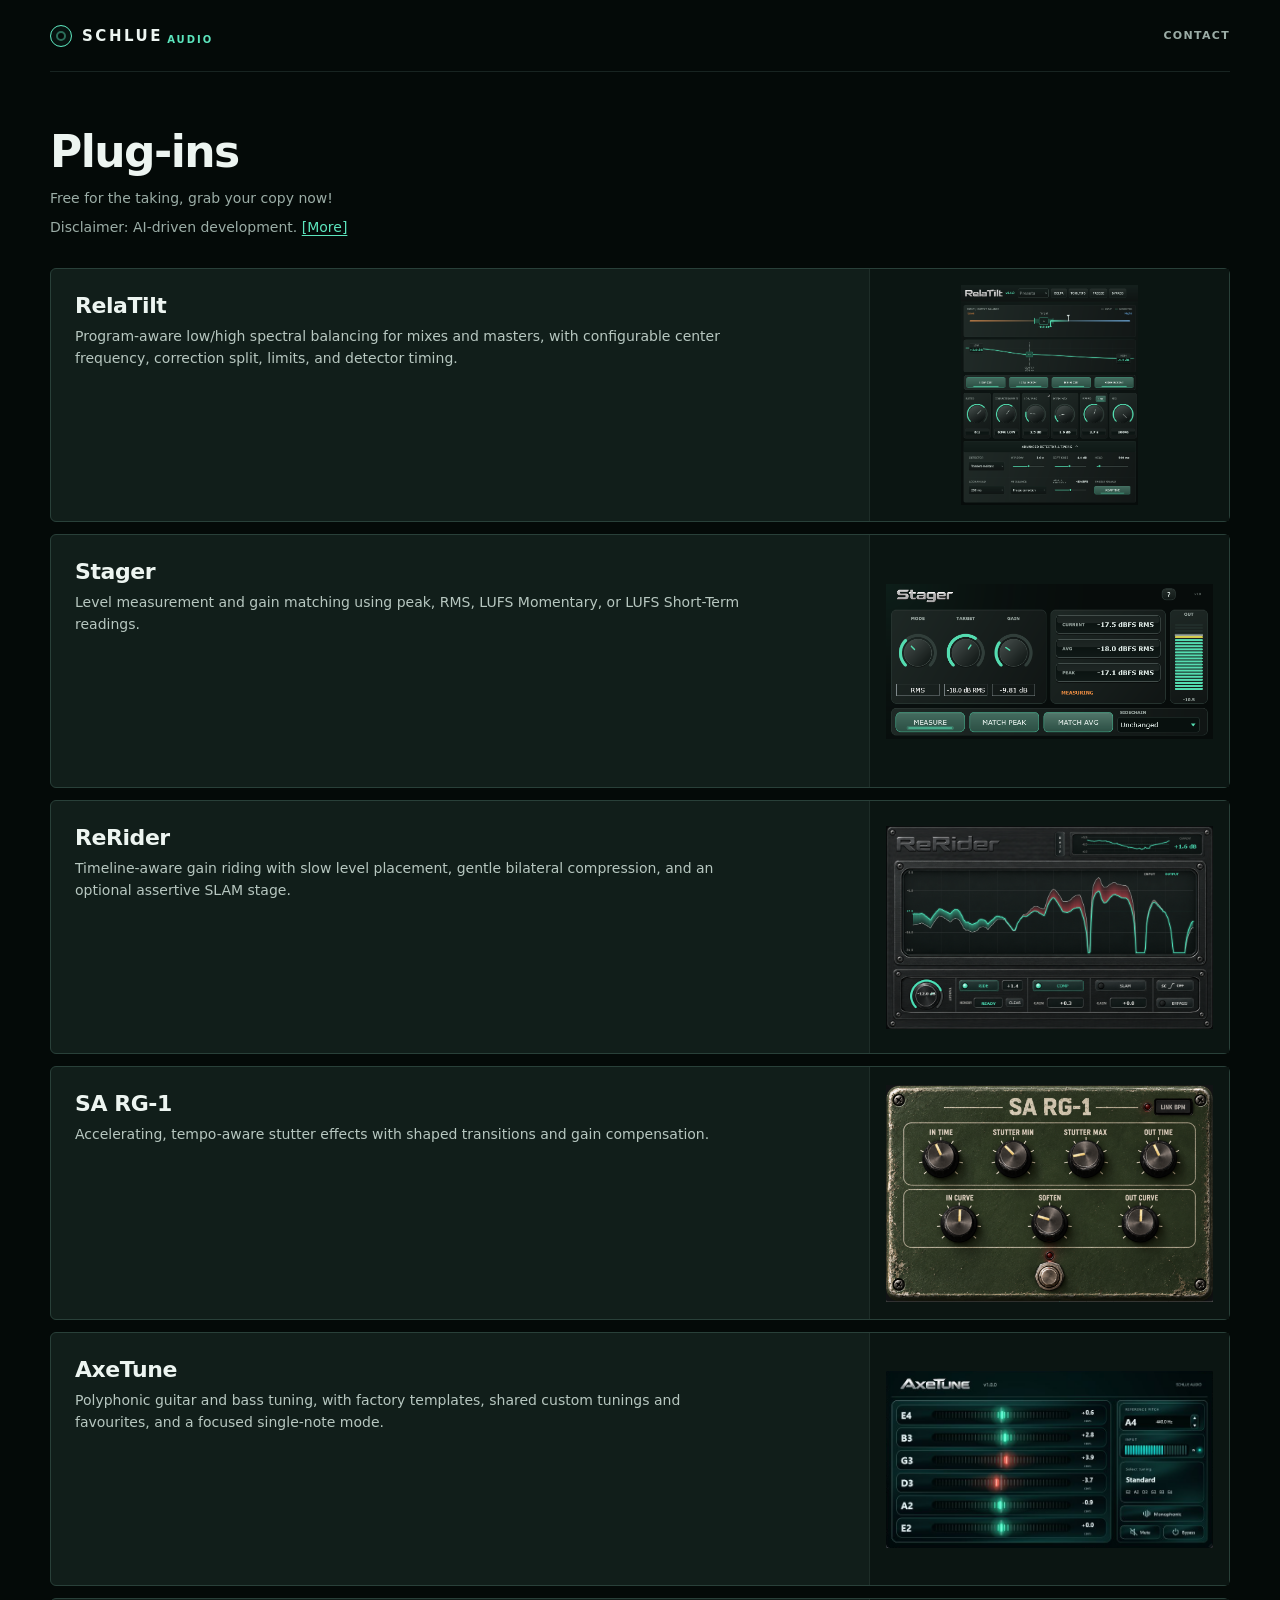
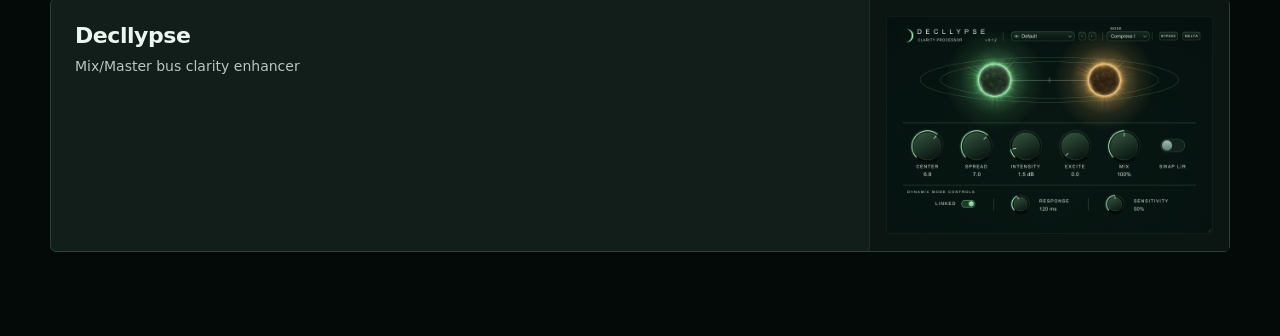
==== index.html @ 121d64a1 "Add expandable AI development disclosure to website header" ====
<!doctype html>
<html lang="en">
  <head>
    <meta charset="utf-8">
    <meta name="viewport" content="width=device-width, initial-scale=1">
    <meta name="theme-color" content="#07120f">
    <meta name="description" content="Downloads and product information for Schlue Audio plug-ins.">
    <meta property="og:type" content="website">
    <meta property="og:url" content="https://rotnroll.github.io/schlue-audio/">
    <meta property="og:title" content="Schlue Audio plug-in directory">
    <meta property="og:description" content="Downloads and product information for Schlue Audio plug-ins.">
    <meta property="og:image" content="https://rotnroll.github.io/schlue-audio/assets/og.png">
    <meta name="twitter:card" content="summary_large_image">
    <meta name="twitter:title" content="Schlue Audio plug-in directory">
    <meta name="twitter:description" content="Downloads and product information for Schlue Audio plug-ins.">
    <meta name="twitter:image" content="https://rotnroll.github.io/schlue-audio/assets/og.png">
    <link rel="canonical" href="https://rotnroll.github.io/schlue-audio/">
    <link rel="icon" type="image/svg+xml" href="assets/favicon.svg">
    <title>Schlue Audio — Plug-ins</title>
    <link rel="stylesheet" href="assets/site.css">
  </head>
  <body class="home" data-root=".">
    <header class="site-header">
      <a class="brand" href="./" aria-label="Schlue Audio home">
        <span class="brand-mark" aria-hidden="true"></span>
        <span>SCHLUE</span>
        <span class="brand-sub">AUDIO</span>
      </a>
      <a class="back-link" href="contact/">Contact</a>
    </header>

    <main>
      <section class="plugin-map" aria-labelledby="plugins-title">
        <div class="section-heading">
          <div>
            <h1 id="plugins-title">Plug-ins</h1>
            <p class="plugin-note">Free for the taking, grab your copy now!</p>
            <details class="ai-disclosure">
              <summary>Disclaimer: AI-driven development. <span class="disclosure-more">[More]</span></summary>
              <p>I'm a full-time software engineer and hobbyist mix engineer, with more plugin ideas than time to implement them. AI helps me with the coding, while I put my energy into the concepts, groundwork, and detailed specifications. That's actually the part I enjoy most. AI makes it possible for me to bring these ideas to life in my spare time.</p>
            </details>
          </div>
        </div>

        <a class="plugin-card relatilt-card" href="Relatilt/">
          <div class="card-copy">
            <h2>RelaTilt</h2>
            <p>Program-aware low/high spectral balancing for mixes and masters, with configurable center frequency, correction split, limits, and detector timing.</p>
            <span class="plugin-download-count" data-download-count="relatilt"></span>
          </div>
          <div class="directory-shot">
            <img src="assets/relatilt-ui.png?v=1.0.1" width="677" height="726" alt="RelaTilt plug-in interface">
          </div>
        </a>

        <a class="plugin-card stager-card" href="Stager/">
          <div class="card-copy">
            <h2>Stager</h2>
            <p>Level measurement and gain matching using peak, RMS, LUFS Momentary, or LUFS Short-Term readings.</p>
            <span class="plugin-download-count" data-download-count="stager"></span>
          </div>
          <div class="directory-shot">
            <div class="screenshot-frame">
              <img src="assets/stager-ui.png?v=1.0.2" width="636" height="303" alt="Stager plug-in interface">
            </div>
          </div>
        </a>

        <a class="plugin-card rerider-card" href="ReRider/">
          <div class="card-copy">
            <h2>ReRider</h2>
            <p>Timeline-aware gain riding with slow level placement, gentle bilateral compression, and an optional assertive SLAM stage.</p>
            <span class="plugin-download-count" data-download-count="rerider"></span>
          </div>
          <div class="directory-shot">
            <div class="screenshot-frame">
              <img src="assets/rerider-ui.png?v=1.0" width="896" height="555" alt="ReRider plug-in interface">
            </div>
          </div>
        </a>

        <a class="plugin-card" href="SARG1/">
          <div class="card-copy">
            <h2>SA RG-1</h2>
            <p>Accelerating, tempo-aware stutter effects with shaped transitions and gain compensation.</p>
            <span class="plugin-download-count" data-download-count="sarg1"></span>
          </div>
          <div class="directory-shot">
            <div class="screenshot-frame">
              <img src="assets/sarg1-ui.png?v=1.0" width="601" height="400" alt="SA RG-1 plug-in interface">
            </div>
          </div>
        </a>
        <a class="plugin-card" href="AxeTune/">
          <div class="card-copy">
            <h2>AxeTune</h2>
            <p>Polyphonic guitar and bass tuning, with factory templates, shared custom tunings and favourites, and a focused single-note mode.</p>
            <span class="plugin-download-count" data-download-count="axetune"></span>
          </div>
          <div class="directory-shot">
            <div class="screenshot-frame">
              <img src="assets/axetune-ui.png?v=1.0.0" width="720" height="390" alt="AxeTune v1.0.0 showing live pitch readings for standard guitar tuning">
            </div>
          </div>
        </a>

        <a class="plugin-card" href="Decllypse/">
          <div class="card-copy">
            <h2>Decllypse</h2>
            <p>Mix/Master bus clarity enhancer</p>
            <span class="plugin-download-count" data-download-count="decllypse"></span>
          </div>
          <div class="directory-shot">
            <div class="screenshot-frame">
              <img src="assets/decllypse-ui.png?v=0.1.2" width="768" height="512" alt="Decllypse clarity processor with animated green and amber suns">
            </div>
          </div>
        </a>
      </section>

    </main>
    <script src="assets/site.js" defer></script>
  </body>
</html>
---- assets/site.css ----
:root {
  color-scheme: dark;
  --bg: #07120f;
  --bg-deep: #040a08;
  --panel: #111e1a;
  --panel-2: #16241f;
  --line: #294039;
  --line-soft: rgba(119, 153, 142, 0.18);
  --text: #edf5f1;
  --muted: #9bada6;
  --mint: #5ce5bd;
  --mint-dim: #2ca981;
  --orange: #f2944d;
  --blue: #80c7f4;
  --max: 1180px;
  --radius: 18px;
  font-family: Inter, ui-sans-serif, system-ui, -apple-system, BlinkMacSystemFont, "Segoe UI", sans-serif;
}

* { box-sizing: border-box; }

html { scroll-behavior: smooth; }

body {
  margin: 0;
  min-width: 320px;
  background: var(--bg-deep);
  color: var(--text);
  min-height: 100vh;
}

a { color: inherit; }

.site-header,
main {
  width: min(calc(100% - 40px), var(--max));
  margin-inline: auto;
}

.site-header {
  height: 72px;
  display: flex;
  align-items: center;
  justify-content: space-between;
  border-bottom: 1px solid var(--line-soft);
}

.brand {
  display: inline-flex;
  align-items: center;
  gap: 10px;
  color: var(--text);
  text-decoration: none;
  font-size: 15px;
  font-weight: 800;
  letter-spacing: 0.17em;
}

.brand-mark {
  width: 22px;
  height: 22px;
  border: 1px solid var(--mint);
  border-radius: 50%;
  box-shadow: inset 0 0 0 5px var(--bg), inset 0 0 0 7px rgba(92, 229, 189, .45);
}

.brand-sub {
  color: var(--mint);
  font-size: 10px;
  letter-spacing: 0.2em;
  margin-left: -6px;
  align-self: flex-end;
  margin-bottom: 2px;
}

.header-note {
  color: var(--muted);
  font-size: 10px;
  letter-spacing: 0.17em;
  font-weight: 700;
}

.back-link {
  color: var(--muted);
  font-size: 11px;
  font-weight: 800;
  letter-spacing: .12em;
  text-decoration: none;
  text-transform: uppercase;
  transition: color .2s ease;
}

.back-link:hover { color: var(--text); }

.product-hero {
  display: grid;
  grid-template-columns: minmax(0, 1fr) minmax(360px, .78fr);
  gap: clamp(52px, 7vw, 96px);
  align-items: center;
  padding: 64px 0 72px;
}

.product-intro { max-width: 700px; }

.hero-logo {
  display: block;
  max-width: min(500px, 82%);
  max-height: 122px;
  width: auto;
  object-fit: contain;
  object-position: left center;
  margin: 26px 0 30px;
}

.hero-logo.stager-logo { max-height: 88px; max-width: min(390px, 72%); height: auto; margin: 26px 0 30px; }
.hero-logo.rerider-logo { max-height: 78px; max-width: min(500px, 82%); height: auto; margin: 26px 0 30px; }

.product-intro h1 {
  margin: 0 0 18px;
  font-size: clamp(30px, 4vw, 46px);
  line-height: 1.1;
  letter-spacing: -.03em;
}

.product-intro .lede { font-size: 17px; max-width: 670px; }

.format-row {
  display: flex;
  flex-wrap: wrap;
  gap: 8px;
  margin: 34px 0;
}

.format-row span {
  padding: 9px 12px;
  border: 1px solid var(--line);
  border-radius: 4px;
  color: #bdcdc6;
  background: var(--panel);
  font-size: 10px;
  font-weight: 800;
  letter-spacing: .075em;
  text-transform: uppercase;
}

.format-row span:first-child { color: var(--mint); border-color: rgba(92,229,189,.45); }

.primary-action {
  display: inline-flex;
  justify-content: space-between;
  align-items: center;
  min-width: 245px;
  padding: 15px 18px;
  border: 1px solid var(--mint);
  border-radius: 4px;
  background: var(--panel-2);
  color: var(--text);
  font-size: 12px;
  font-weight: 800;
  letter-spacing: .07em;
  text-decoration: none;
  text-transform: uppercase;
  transition: background .15s ease;
}

.primary-action:hover { background: #20342d; }

.product-shot {
  position: relative;
  margin: 0;
  padding: 16px;
  border: 1px solid var(--line);
  border-radius: 6px;
  background: var(--panel);
}

.product-shot img { display: block; max-width: 100%; max-height: 660px; margin: auto; object-fit: contain; }
.wide-shot { grid-column: 2; padding: 16px; }
.wide-shot img { width: 100%; }

.screenshot-frame { position: relative; width: fit-content; max-width: 100%; margin: auto; }

.downloads-section h2 {
  margin: 0;
  font-size: clamp(28px, 4vw, 38px);
  line-height: 1.15;
  letter-spacing: -.03em;
}

.downloads-section { padding: 72px 0 90px; border-top: 1px solid var(--line-soft); }
.download-title { align-items: end; gap: 40px; }
.download-title > p { max-width: 360px; margin: 0 0 5px; color: var(--muted); line-height: 1.55; }
.downloads-list { margin-top: 46px; }
.download-loading, .download-error { padding: 28px; border: 1px solid var(--line); border-radius: 10px; color: var(--muted); background: var(--panel); }

.version-block {
  margin-bottom: 24px;
  overflow: hidden;
  border: 1px solid var(--line);
  border-radius: 6px;
  background: var(--panel);
}

.version-heading {
  display: flex;
  justify-content: space-between;
  align-items: center;
  padding: 26px 30px;
  border-bottom: 1px solid var(--line-soft);
}

.version-kicker { display: block; margin-bottom: 6px; color: var(--mint); font-size: 9px; font-weight: 800; letter-spacing: .15em; }
.version-heading h3 { margin: 0; font-size: 26px; letter-spacing: -.025em; }
.checksum-link { color: var(--muted); font-size: 11px; font-weight: 700; text-underline-offset: 4px; }
.checksum-link:hover { color: var(--mint); }

.platform-grid { display: grid; grid-template-columns: 1fr 1fr; }
.platform-card { min-width: 0; padding: 32px 30px 34px; }
.platform-card + .platform-card { border-left: 1px solid var(--line-soft); }
.platform-heading { display: flex; align-items: center; gap: 12px; }
.platform-heading h4 { margin: 0; font-size: 18px; }
.os-mark { position: relative; width: 24px; height: 24px; border: 1px solid var(--line); border-radius: 4px; background: var(--panel-2); }
.os-mark::before, .os-mark::after { content: ""; position: absolute; background: var(--mint); }
.os-mark.win64::before { inset: 5px 11px 5px 5px; }
.os-mark.win64::after { inset: 5px 5px 5px 13px; opacity: .58; }
.os-mark.macos { border-radius: 50%; }
.os-mark.macos::before { width: 8px; height: 11px; left: 8px; top: 7px; border-radius: 50% 50% 45% 45%; }
.os-mark.macos::after { width: 5px; height: 4px; left: 12px; top: 3px; border-radius: 80% 0; }
.platform-details { min-height: 34px; margin: 14px 0 24px; color: var(--muted); font-size: 12px; line-height: 1.5; }
.download-links { display: flex; flex-wrap: wrap; gap: 10px; }

.download-button {
  display: flex;
  justify-content: space-between;
  gap: 20px;
  min-width: 172px;
  padding: 13px 14px;
  border: 1px solid rgba(92,229,189,.45);
  border-radius: 4px;
  background: var(--panel-2);
  color: var(--text);
  font-size: 11px;
  font-weight: 800;
  letter-spacing: .04em;
  text-decoration: none;
  text-transform: uppercase;
  transition: border-color .2s ease, background .2s ease;
}

.download-button small { color: #9db3aa; font-size: 10px; font-weight: 600; }
.download-button:hover { border-color: var(--mint); background: #20342d; }

.error-page { padding: 72px 0; }

.eyebrow {
  display: flex;
  gap: 12px;
  align-items: center;
  margin: 0 0 22px;
  color: var(--mint);
  font-size: 11px;
  letter-spacing: 0.18em;
  font-weight: 800;
}

.eyebrow span { width: 28px; height: 1px; background: currentColor; }

h1,
h2,
h3,
p { margin-top: 0; }

h1 {
  margin-bottom: 12px;
  font-size: clamp(32px, 5vw, 44px);
  letter-spacing: -0.035em;
  line-height: 1.1;
  font-weight: 700;
}

.lede {
  max-width: 620px;
  color: var(--muted);
  font-size: 17px;
  line-height: 1.55;
}

.plugin-map { padding: 56px 0 72px; }

.section-heading {
  display: flex;
  align-items: end;
  justify-content: space-between;
  margin-bottom: 30px;
}

.section-heading .eyebrow { margin-bottom: 8px; }

.section-heading h2 {
  margin: 0;
  font-size: clamp(28px, 4vw, 48px);
  letter-spacing: -0.04em;
}

.plugin-note {
  margin: 8px 0 0;
  color: var(--muted);
  font-size: 14px;
  line-height: 1.5;
}

.ai-disclosure {
  max-width: 70ch;
  margin-top: 8px;
  color: var(--muted);
  font-size: 14px;
  line-height: 1.5;
}

.ai-disclosure summary {
  width: fit-content;
  list-style: none;
  cursor: pointer;
}

.ai-disclosure summary::-webkit-details-marker { display: none; }

.disclosure-more {
  color: var(--mint);
  text-decoration: underline;
  text-underline-offset: 3px;
}

.ai-disclosure summary:hover .disclosure-more { color: var(--text); }

.ai-disclosure summary:focus-visible {
  outline: 2px solid var(--mint);
  outline-offset: 4px;
  border-radius: 2px;
}

.ai-disclosure p {
  margin: 12px 0 0;
  color: var(--text);
  font-size: 16px;
  line-height: 1.6;
}

.plugin-card {
  display: grid;
  grid-template-columns: minmax(0, 1fr) minmax(260px, 360px);
  align-items: center;
  margin-bottom: 12px;
  border: 1px solid var(--line);
  border-radius: 6px;
  background: var(--panel);
  text-decoration: none;
  transition: border-color .15s ease;
}

.plugin-card:hover,
.plugin-card:focus-visible {
  border-color: rgba(92, 229, 189, 0.7);
  outline: none;
}

.card-copy {
  align-self: stretch;
  display: flex;
  flex-direction: column;
  padding: 24px;
}

.card-copy h2 { margin: 0 0 8px; font-size: 22px; letter-spacing: -.02em; }

.plugin-download-count {
  align-self: flex-start;
  min-width: 3ch;
  margin-top: auto;
  padding-top: 20px;
  color: var(--muted);
  font-size: 12px;
  font-variant-numeric: tabular-nums;
  opacity: .62;
}

.card-copy p {
  color: #b7c7c0;
  line-height: 1.55;
  font-size: 14px;
  max-width: 76ch;
  margin: 0;
}

.directory-shot {
  display: grid;
  place-items: center;
  min-height: 220px;
  padding: 16px;
  border-left: 1px solid var(--line-soft);
  background: #0b1512;
}

.directory-shot img { display: block; max-width: 100%; max-height: 220px; object-fit: contain; }

.contact-section {
  max-width: 720px;
  padding: 64px 0 90px;
}

.contact-section h1 {
  margin-bottom: 8px;
}

.contact-note {
  margin: 0 0 28px;
  color: var(--muted);
  font-size: 14px;
  line-height: 1.5;
}

.contact-form {
  max-width: 720px;
}

.form-grid {
  display: grid;
  grid-template-columns: 1fr 1fr;
  gap: 18px;
}

.form-field {
  display: grid;
  gap: 8px;
  margin-bottom: 18px;
}

.contact-form label {
  color: var(--muted);
  font-size: 12px;
  font-weight: 700;
}

.contact-form input,
.contact-form textarea {
  width: 100%;
  border: 1px solid var(--line);
  border-radius: 4px;
  background: var(--panel);
  color: var(--text);
  font: inherit;
  font-size: 15px;
  line-height: 1.5;
}

.contact-form input { min-height: 44px; padding: 9px 12px; }
.contact-form textarea { min-height: 150px; padding: 12px; resize: vertical; }

.contact-form input:focus,
.contact-form textarea:focus {
  border-color: var(--mint);
  outline: 1px solid var(--mint);
  outline-offset: 1px;
}

.contact-form button {
  min-width: 140px;
  min-height: 44px;
  padding: 10px 18px;
  border: 1px solid var(--mint);
  border-radius: 4px;
  background: var(--panel-2);
  color: var(--text);
  font: inherit;
  font-size: 12px;
  font-weight: 800;
  letter-spacing: .07em;
  text-transform: uppercase;
  cursor: pointer;
}

.contact-form button:hover { background: #20342d; }

@media (max-width: 820px) {
  .plugin-card { grid-template-columns: 1fr; }
  .directory-shot { border-top: 1px solid var(--line-soft); border-left: 0; }
  .product-hero { grid-template-columns: 1fr; min-height: auto; }
  .product-shot { max-width: 600px; width: 100%; margin-inline: auto; }
  .wide-shot { grid-column: 1; }
  .platform-grid { grid-template-columns: 1fr; }
  .platform-card + .platform-card { border-left: 0; border-top: 1px solid var(--line-soft); }
}

@media (max-width: 560px) {
  .site-header, main { width: min(calc(100% - 24px), var(--max)); }
  .header-note { display: none; }
  .card-copy { padding: 20px; }
  .product-hero { padding: 62px 0 80px; gap: 52px; }
  .product-shot { padding: 24px 18px; }
  .downloads-section { padding: 80px 0; }
  .download-title, .version-heading { align-items: flex-start; flex-direction: column; }
  .version-heading { gap: 14px; }
  .platform-card { padding-inline: 22px; }
  .download-button { flex: 1 1 100%; }
  .form-grid { grid-template-columns: 1fr; gap: 0; }
}

@media (prefers-reduced-motion: reduce) {
  html { scroll-behavior: auto; }
  *, *::before, *::after { transition-duration: .01ms !important; }
}
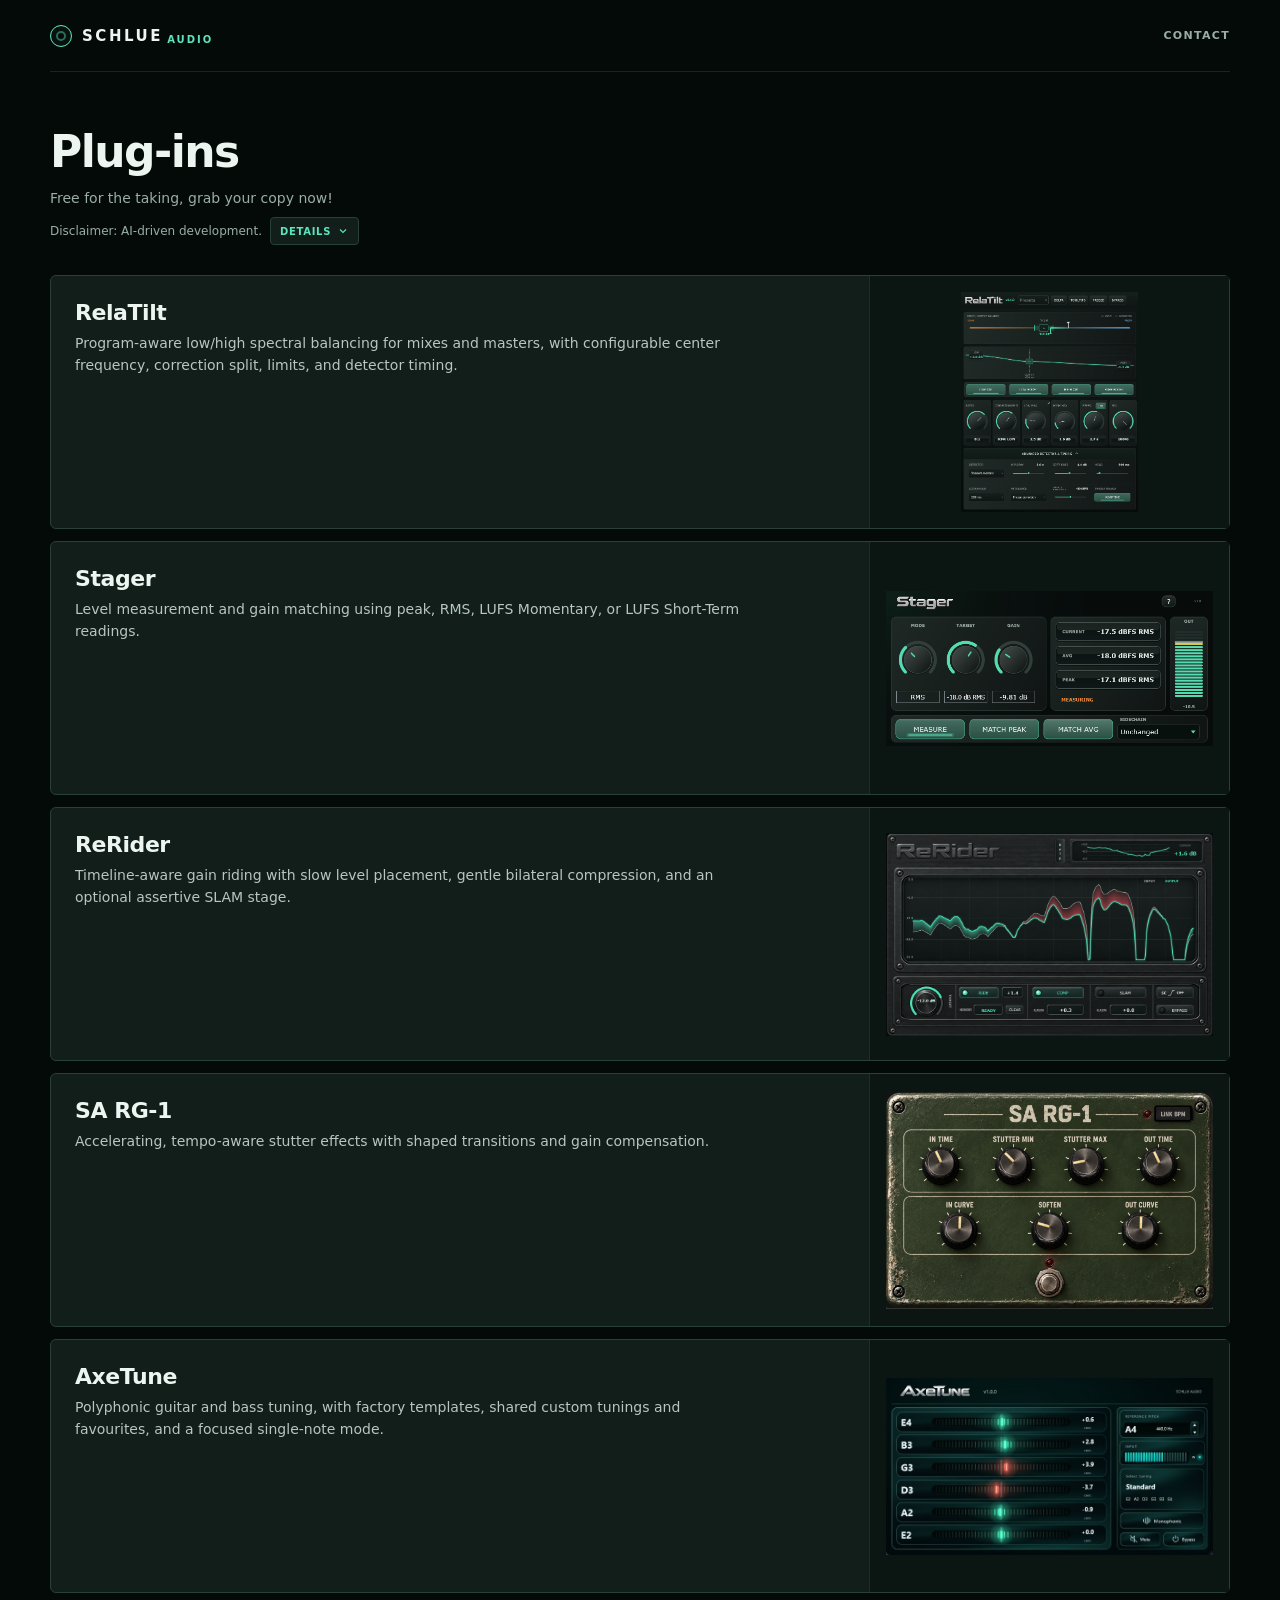
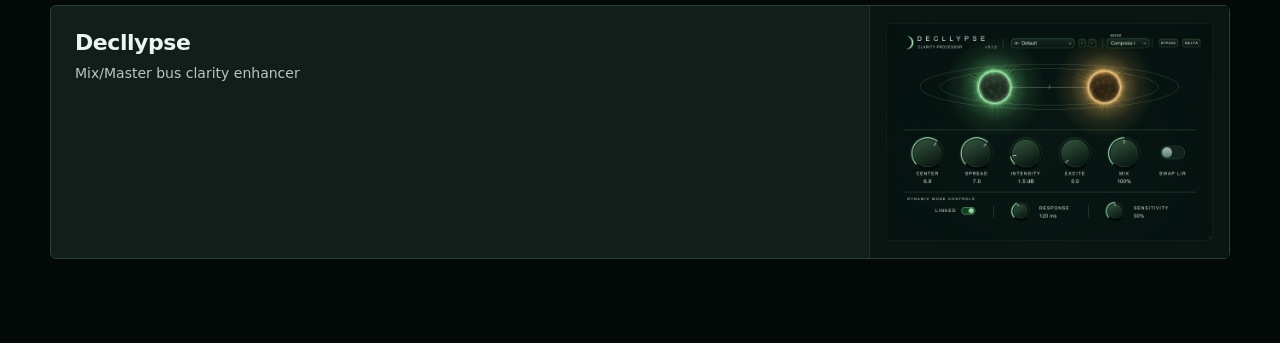
==== commit f54afa79: "Restyle AI disclosure with a dedicated animated expand button" ====
--- a/index.html
+++ b/index.html
@@ -35,10 +35,20 @@
           <div>
             <h1 id="plugins-title">Plug-ins</h1>
             <p class="plugin-note">Free for the taking, grab your copy now!</p>
-            <details class="ai-disclosure">
-              <summary>Disclaimer: AI-driven development. <span class="disclosure-more">[More]</span></summary>
-              <p>I'm a full-time software engineer and hobbyist mix engineer, with more plugin ideas than time to implement them. AI helps me with the coding, while I put my energy into the concepts, groundwork, and detailed specifications. That's actually the part I enjoy most. AI makes it possible for me to bring these ideas to life in my spare time.</p>
-            </details>
+            <div class="ai-disclosure">
+              <div class="disclosure-heading">
+                <span>Disclaimer: AI-driven development.</span>
+                <button class="disclosure-toggle" type="button" aria-expanded="false" aria-controls="ai-disclosure-panel">
+                  Details
+                  <svg viewBox="0 0 16 16" width="12" height="12" fill="none" stroke="currentColor" stroke-width="1.5" aria-hidden="true"><path d="m4 6 4 4 4-4"/></svg>
+                </button>
+              </div>
+              <div class="disclosure-panel" id="ai-disclosure-panel" aria-hidden="true" inert>
+                <div class="disclosure-panel-inner">
+                  <p>I'm a full-time software engineer and hobbyist mix engineer, with more plugin ideas than time to implement them. AI helps me with the coding, while I put my energy into the concepts, groundwork, and detailed specifications. That's actually the part I enjoy most. AI makes it possible for me to bring these ideas to life in my spare time.</p>
+                </div>
+              </div>
+            </div>
           </div>
         </div>
 
--- a/assets/site.css
+++ b/assets/site.css
@@ -310,40 +310,79 @@
 }
 
 .ai-disclosure {
-  max-width: 70ch;
+  max-width: 540px;
   margin-top: 8px;
   color: var(--muted);
-  font-size: 14px;
+  font-size: 12px;
   line-height: 1.5;
 }
 
-.ai-disclosure summary {
-  width: fit-content;
-  list-style: none;
+.disclosure-heading {
+  display: flex;
+  flex-wrap: wrap;
+  align-items: center;
+  gap: 8px;
+}
+
+.disclosure-toggle {
+  display: inline-flex;
+  align-items: center;
+  gap: 6px;
+  min-height: 28px;
+  padding: 4px 9px;
+  border: 1px solid var(--line);
+  border-radius: 4px;
+  background: var(--panel);
+  color: var(--mint);
+  font: inherit;
+  font-size: 10px;
+  font-weight: 700;
+  letter-spacing: .07em;
+  text-transform: uppercase;
   cursor: pointer;
-}
-
-.ai-disclosure summary::-webkit-details-marker { display: none; }
-
-.disclosure-more {
-  color: var(--mint);
-  text-decoration: underline;
-  text-underline-offset: 3px;
-}
-
-.ai-disclosure summary:hover .disclosure-more { color: var(--text); }
-
-.ai-disclosure summary:focus-visible {
+  transition: border-color .2s ease, background .2s ease;
+}
+
+.disclosure-toggle:hover {
+  border-color: var(--mint-dim);
+  background: var(--panel-2);
+}
+
+.disclosure-toggle svg { transition: transform .24s ease; }
+.disclosure-toggle[aria-expanded="true"] svg { transform: rotate(180deg); }
+
+.disclosure-panel {
+  display: grid;
+  grid-template-rows: 0fr;
+  opacity: 0;
+  transition: grid-template-rows .24s ease, opacity .24s ease;
+}
+
+.ai-disclosure.is-open .disclosure-panel {
+  grid-template-rows: 1fr;
+  opacity: 1;
+}
+
+.disclosure-panel-inner {
+  min-height: 0;
+  overflow: hidden;
+}
+
+.disclosure-toggle:focus-visible {
   outline: 2px solid var(--mint);
   outline-offset: 4px;
   border-radius: 2px;
 }
 
-.ai-disclosure p {
-  margin: 12px 0 0;
-  color: var(--text);
-  font-size: 16px;
-  line-height: 1.6;
+.disclosure-panel p {
+  margin: 10px 0 0;
+  padding: 12px 14px;
+  border: 1px solid var(--line);
+  border-radius: 6px;
+  background: var(--panel);
+  color: #b7c7c0;
+  font-size: 13px;
+  line-height: 1.65;
 }
 
 .plugin-card {
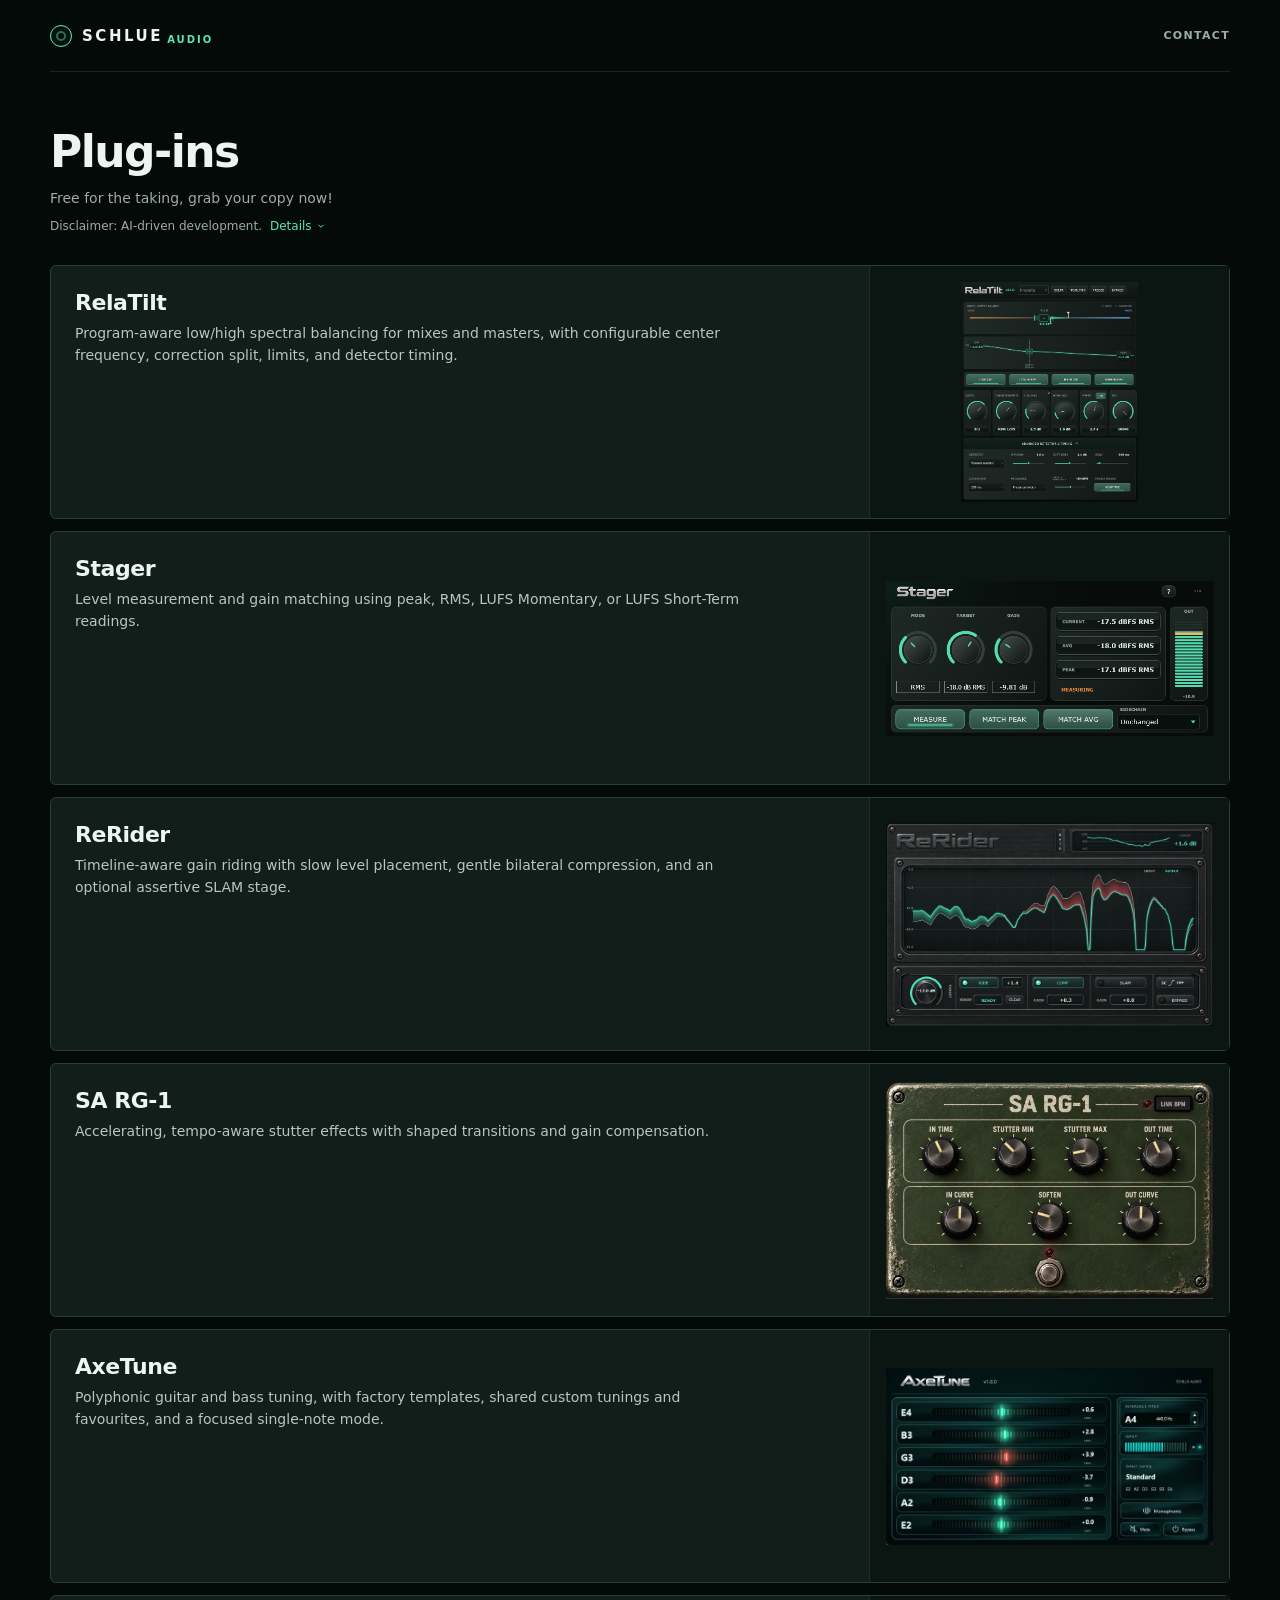
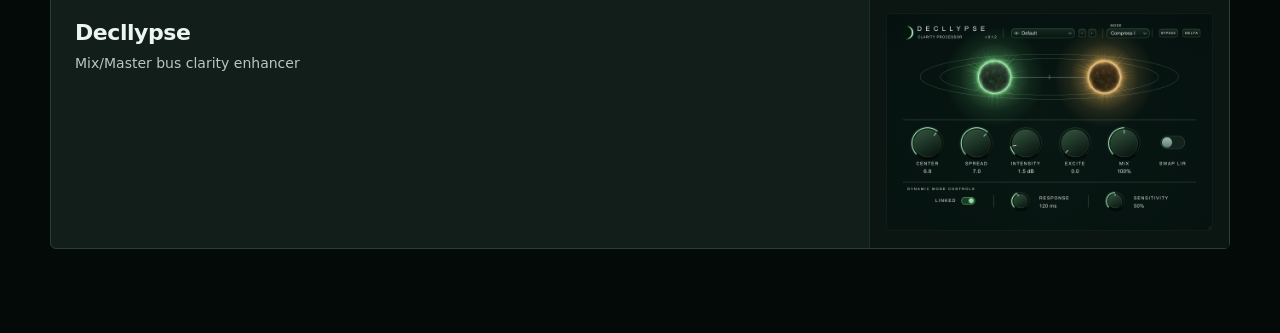
==== commit 7b2114a8: "Use compact text styling for disclosure toggle" ====
--- a/index.html
+++ b/index.html
@@ -40,7 +40,7 @@
                 <span>Disclaimer: AI-driven development.</span>
                 <button class="disclosure-toggle" type="button" aria-expanded="false" aria-controls="ai-disclosure-panel">
                   Details
-                  <svg viewBox="0 0 16 16" width="12" height="12" fill="none" stroke="currentColor" stroke-width="1.5" aria-hidden="true"><path d="m4 6 4 4 4-4"/></svg>
+                  <svg viewBox="0 0 16 16" width="10" height="10" fill="none" stroke="currentColor" stroke-width="1.5" aria-hidden="true"><path d="m4 6 4 4 4-4"/></svg>
                 </button>
               </div>
               <div class="disclosure-panel" id="ai-disclosure-panel" aria-hidden="true" inert>
--- a/assets/site.css
+++ b/assets/site.css
@@ -327,25 +327,18 @@
 .disclosure-toggle {
   display: inline-flex;
   align-items: center;
-  gap: 6px;
-  min-height: 28px;
-  padding: 4px 9px;
-  border: 1px solid var(--line);
-  border-radius: 4px;
-  background: var(--panel);
+  gap: 4px;
+  padding: 0;
+  border: 0;
+  background: none;
   color: var(--mint);
   font: inherit;
-  font-size: 10px;
-  font-weight: 700;
-  letter-spacing: .07em;
-  text-transform: uppercase;
   cursor: pointer;
-  transition: border-color .2s ease, background .2s ease;
 }
 
 .disclosure-toggle:hover {
-  border-color: var(--mint-dim);
-  background: var(--panel-2);
+  text-decoration: underline;
+  text-underline-offset: 3px;
 }
 
 .disclosure-toggle svg { transition: transform .24s ease; }
@@ -369,8 +362,8 @@
 }
 
 .disclosure-toggle:focus-visible {
-  outline: 2px solid var(--mint);
-  outline-offset: 4px;
+  outline: 1px solid var(--mint);
+  outline-offset: 2px;
   border-radius: 2px;
 }
 
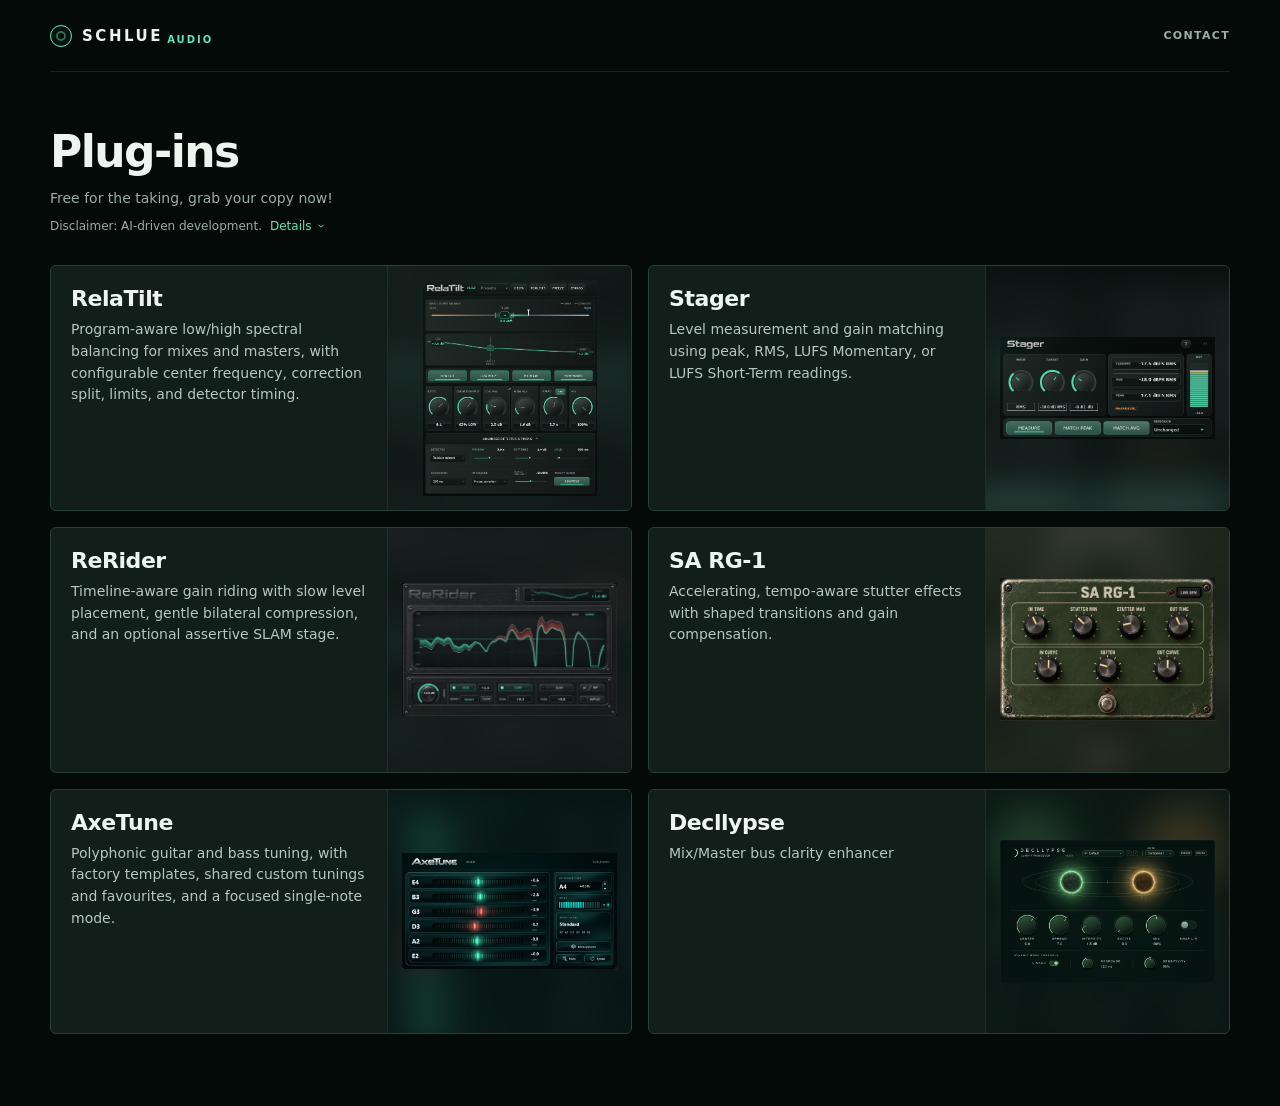
==== commit eda74e23: "Decllyse v0.1.3" ====
--- a/index.html
+++ b/index.html
@@ -122,7 +122,7 @@
           </div>
           <div class="directory-shot">
             <div class="screenshot-frame">
-              <img src="assets/decllypse-ui.png?v=0.1.2" width="768" height="512" alt="Decllypse clarity processor with animated green and amber suns">
+              <img src="assets/decllypse-ui.png?v=0.1.3" width="768" height="512" alt="Decllypse clarity processor with animated green and amber suns">
             </div>
           </div>
         </a>
--- a/assets/site.css
+++ b/assets/site.css
@@ -285,7 +285,17 @@
   line-height: 1.55;
 }
 
-.plugin-map { padding: 56px 0 72px; }
+.plugin-map {
+  display: grid;
+  grid-template-columns: repeat(2, minmax(0, 1fr));
+  gap: 16px;
+  padding: 56px 0 72px;
+}
+
+.plugin-map > .section-heading {
+  grid-column: 1 / -1;
+  margin-bottom: 14px;
+}
 
 .section-heading {
   display: flex;
@@ -380,9 +390,10 @@
 
 .plugin-card {
   display: grid;
-  grid-template-columns: minmax(0, 1fr) minmax(260px, 360px);
-  align-items: center;
-  margin-bottom: 12px;
+  grid-template-columns: minmax(0, 1fr) minmax(110px, 42%);
+  align-items: center;
+  min-width: 0;
+  overflow: hidden;
   border: 1px solid var(--line);
   border-radius: 6px;
   background: var(--panel);
@@ -400,7 +411,7 @@
   align-self: stretch;
   display: flex;
   flex-direction: column;
-  padding: 24px;
+  padding: 20px;
 }
 
 .card-copy h2 { margin: 0 0 8px; font-size: 22px; letter-spacing: -.02em; }
@@ -425,15 +436,43 @@
 }
 
 .directory-shot {
-  display: grid;
-  place-items: center;
-  min-height: 220px;
-  padding: 16px;
+  position: relative;
+  width: 100%;
+  aspect-ratio: 1;
+  overflow: hidden;
   border-left: 1px solid var(--line-soft);
   background: #0b1512;
 }
 
-.directory-shot img { display: block; max-width: 100%; max-height: 220px; object-fit: contain; }
+.directory-shot > img:not(.screenshot-backdrop),
+.directory-shot .screenshot-frame {
+  position: absolute;
+  inset: 14px;
+  width: calc(100% - 28px);
+  height: calc(100% - 28px);
+  margin: 0;
+}
+
+.directory-shot img:not(.screenshot-backdrop) {
+  display: block;
+  object-fit: contain;
+}
+
+.directory-shot .screenshot-frame img {
+  width: 100%;
+  height: 100%;
+}
+
+.directory-shot > img.screenshot-backdrop {
+  position: absolute;
+  inset: -12%;
+  width: 124%;
+  height: 124%;
+  object-fit: cover;
+  filter: blur(18px);
+  opacity: .5;
+  pointer-events: none;
+}
 
 .contact-section {
   max-width: 720px;
@@ -513,9 +552,11 @@
 
 .contact-form button:hover { background: #20342d; }
 
+@media (max-width: 1000px) {
+  .plugin-map { grid-template-columns: 1fr; }
+}
+
 @media (max-width: 820px) {
-  .plugin-card { grid-template-columns: 1fr; }
-  .directory-shot { border-top: 1px solid var(--line-soft); border-left: 0; }
   .product-hero { grid-template-columns: 1fr; min-height: auto; }
   .product-shot { max-width: 600px; width: 100%; margin-inline: auto; }
   .wide-shot { grid-column: 1; }
@@ -526,7 +567,7 @@
 @media (max-width: 560px) {
   .site-header, main { width: min(calc(100% - 24px), var(--max)); }
   .header-note { display: none; }
-  .card-copy { padding: 20px; }
+  .card-copy { padding: 16px; }
   .product-hero { padding: 62px 0 80px; gap: 52px; }
   .product-shot { padding: 24px 18px; }
   .downloads-section { padding: 80px 0; }
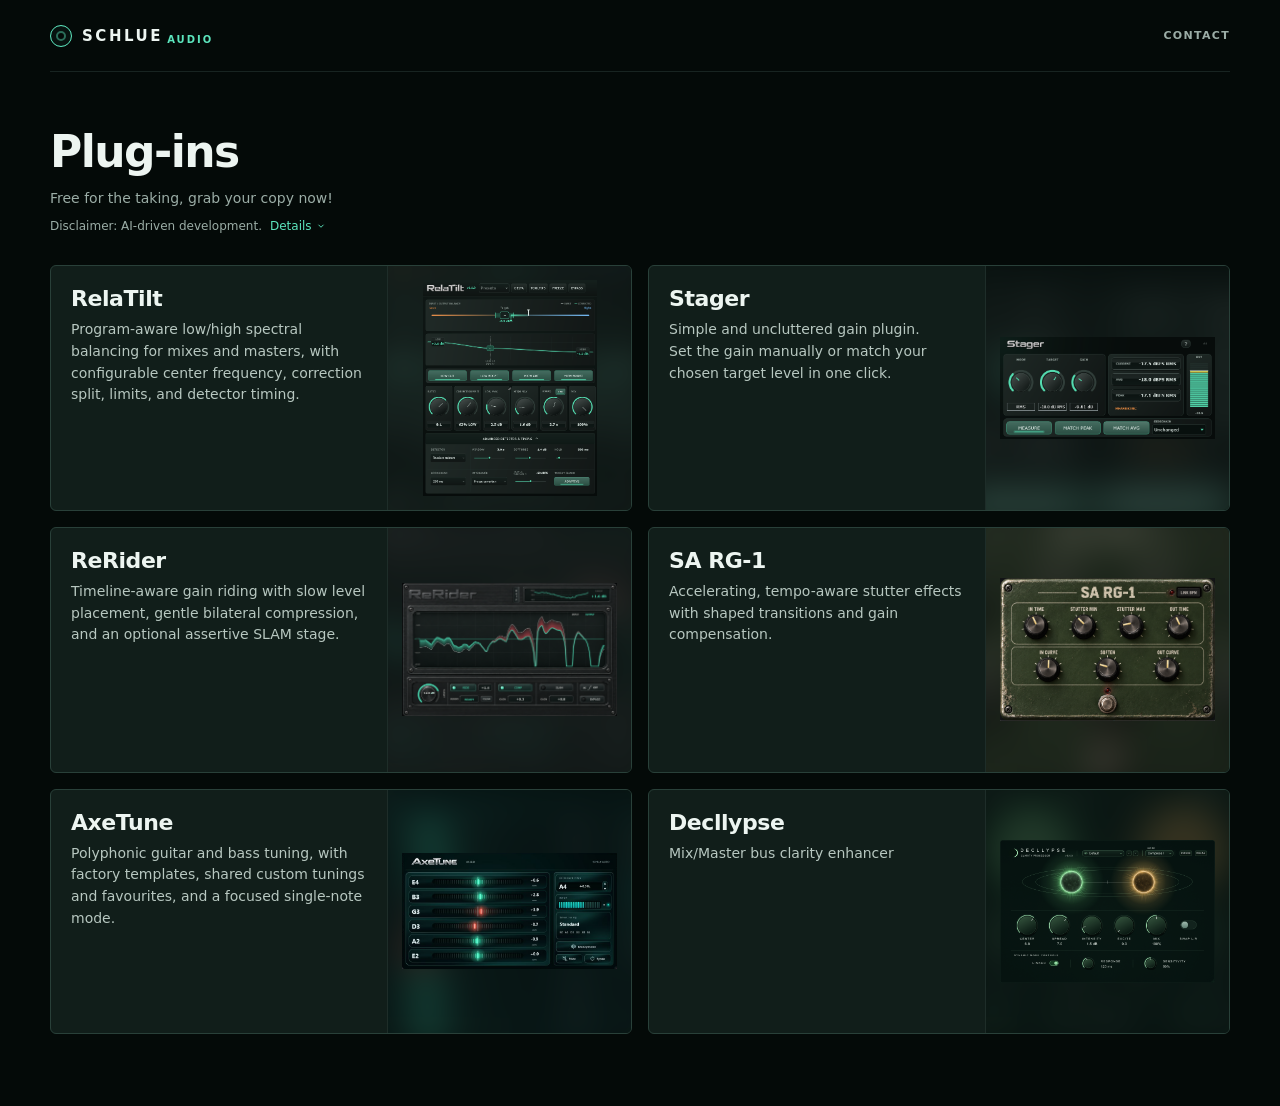
==== commit 9cf1ae19: "Simplify Stager homepage description" ====
--- a/index.html
+++ b/index.html
@@ -66,7 +66,7 @@
         <a class="plugin-card stager-card" href="Stager/">
           <div class="card-copy">
             <h2>Stager</h2>
-            <p>Level measurement and gain matching using peak, RMS, LUFS Momentary, or LUFS Short-Term readings.</p>
+            <p>Simple and uncluttered gain plugin.<br>Set the gain manually or match your chosen target level in one click.</p>
             <span class="plugin-download-count" data-download-count="stager"></span>
           </div>
           <div class="directory-shot">
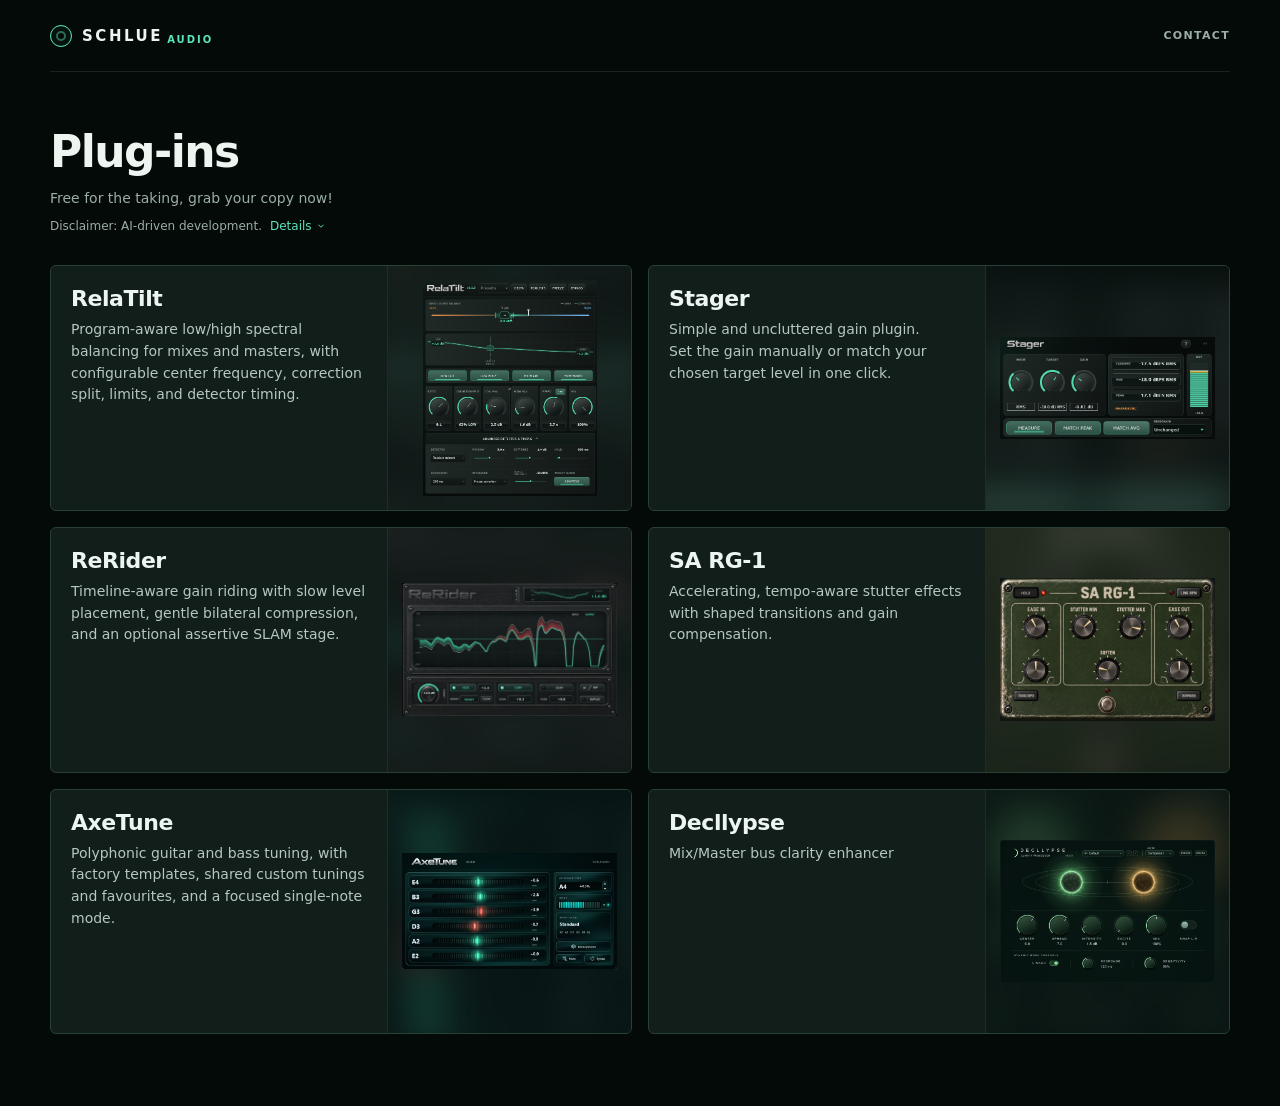
==== commit a77d319d: "Update SA RG-1 screenshot for v1.2.2" ====
--- a/index.html
+++ b/index.html
@@ -56,7 +56,7 @@
           <div class="card-copy">
             <h2>RelaTilt</h2>
             <p>Program-aware low/high spectral balancing for mixes and masters, with configurable center frequency, correction split, limits, and detector timing.</p>
-            <span class="plugin-download-count" data-download-count="relatilt"></span>
+            <div class="plugin-meta"><span data-release-info></span><span class="plugin-download-count" data-download-count="relatilt"></span></div>
           </div>
           <div class="directory-shot">
             <img src="assets/relatilt-ui.png?v=1.0.1" width="677" height="726" alt="RelaTilt plug-in interface">
@@ -67,7 +67,7 @@
           <div class="card-copy">
             <h2>Stager</h2>
             <p>Simple and uncluttered gain plugin.<br>Set the gain manually or match your chosen target level in one click.</p>
-            <span class="plugin-download-count" data-download-count="stager"></span>
+            <div class="plugin-meta"><span data-release-info></span><span class="plugin-download-count" data-download-count="stager"></span></div>
           </div>
           <div class="directory-shot">
             <div class="screenshot-frame">
@@ -80,7 +80,7 @@
           <div class="card-copy">
             <h2>ReRider</h2>
             <p>Timeline-aware gain riding with slow level placement, gentle bilateral compression, and an optional assertive SLAM stage.</p>
-            <span class="plugin-download-count" data-download-count="rerider"></span>
+            <div class="plugin-meta"><span data-release-info></span><span class="plugin-download-count" data-download-count="rerider"></span></div>
           </div>
           <div class="directory-shot">
             <div class="screenshot-frame">
@@ -93,11 +93,11 @@
           <div class="card-copy">
             <h2>SA RG-1</h2>
             <p>Accelerating, tempo-aware stutter effects with shaped transitions and gain compensation.</p>
-            <span class="plugin-download-count" data-download-count="sarg1"></span>
+            <div class="plugin-meta"><span data-release-info></span><span class="plugin-download-count" data-download-count="sarg1"></span></div>
           </div>
           <div class="directory-shot">
             <div class="screenshot-frame">
-              <img src="assets/sarg1-ui.png?v=1.0" width="601" height="400" alt="SA RG-1 plug-in interface">
+              <img src="assets/sarg1-ui.png?v=1.2.2" width="601" height="400" alt="SA RG-1 plug-in interface">
             </div>
           </div>
         </a>
@@ -105,7 +105,7 @@
           <div class="card-copy">
             <h2>AxeTune</h2>
             <p>Polyphonic guitar and bass tuning, with factory templates, shared custom tunings and favourites, and a focused single-note mode.</p>
-            <span class="plugin-download-count" data-download-count="axetune"></span>
+            <div class="plugin-meta"><span data-release-info></span><span class="plugin-download-count" data-download-count="axetune"></span></div>
           </div>
           <div class="directory-shot">
             <div class="screenshot-frame">
@@ -118,7 +118,7 @@
           <div class="card-copy">
             <h2>Decllypse</h2>
             <p>Mix/Master bus clarity enhancer</p>
-            <span class="plugin-download-count" data-download-count="decllypse"></span>
+            <div class="plugin-meta"><span data-release-info></span><span class="plugin-download-count" data-download-count="decllypse"></span></div>
           </div>
           <div class="directory-shot">
             <div class="screenshot-frame">
--- a/assets/site.css
+++ b/assets/site.css
@@ -416,9 +416,11 @@
 
 .card-copy h2 { margin: 0 0 8px; font-size: 22px; letter-spacing: -.02em; }
 
-.plugin-download-count {
-  align-self: flex-start;
-  min-width: 3ch;
+.plugin-meta {
+  display: flex;
+  justify-content: space-between;
+  align-items: baseline;
+  gap: 8px;
   margin-top: auto;
   padding-top: 20px;
   color: var(--muted);
@@ -426,6 +428,8 @@
   font-variant-numeric: tabular-nums;
   opacity: .62;
 }
+
+.plugin-download-count { text-align: right; }
 
 .card-copy p {
   color: #b7c7c0;
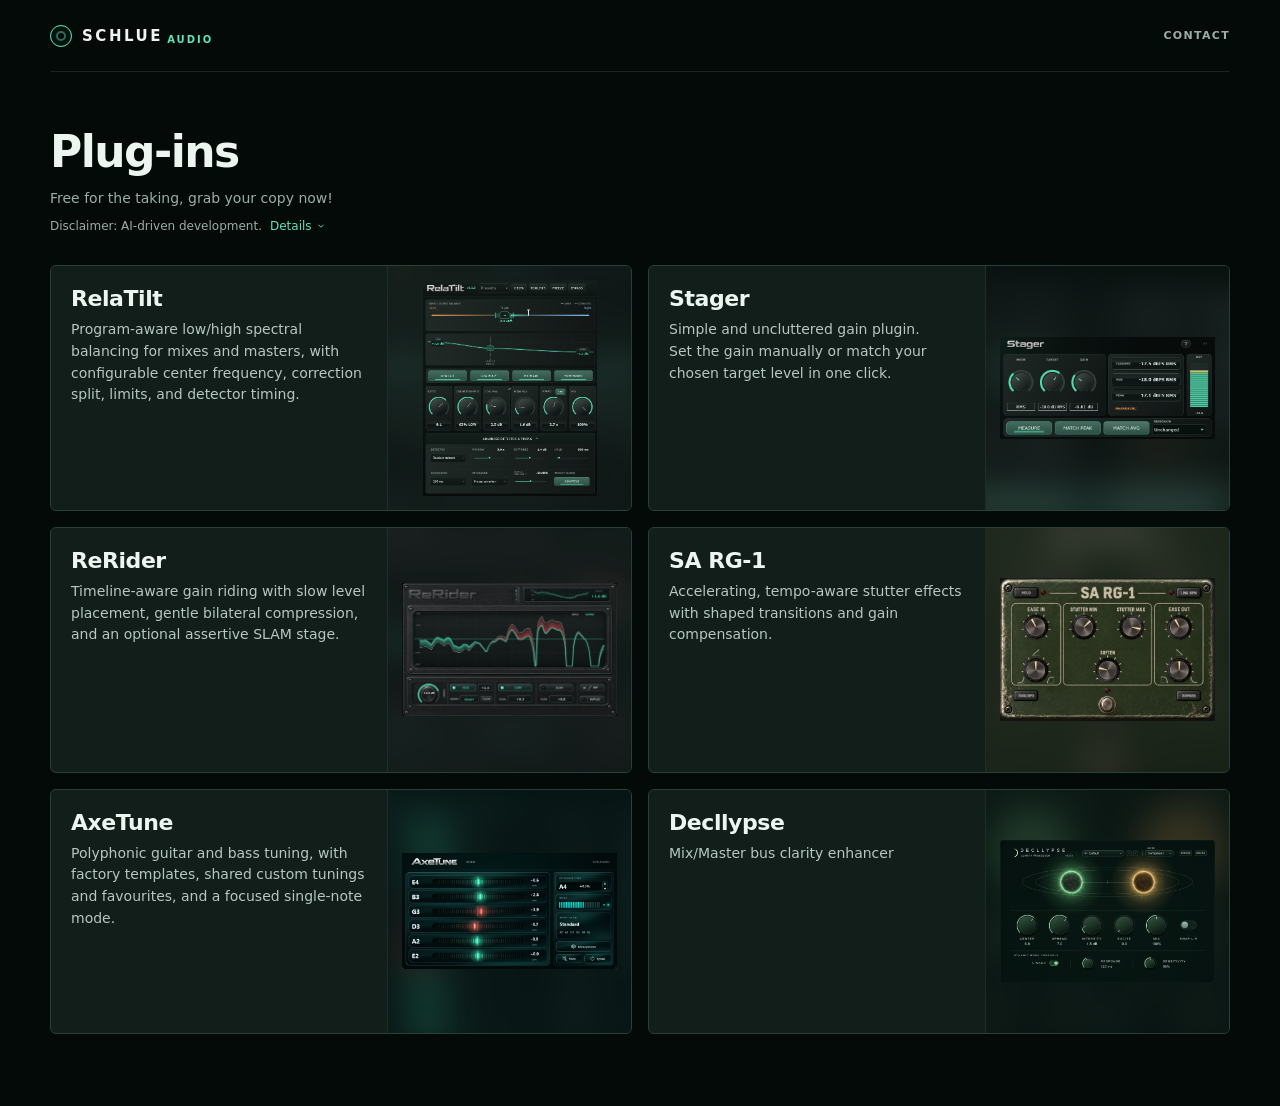
==== commit dbac827c: "Update SA RG-1 screenshot for v1.2.4" ====
--- a/index.html
+++ b/index.html
@@ -97,7 +97,7 @@
           </div>
           <div class="directory-shot">
             <div class="screenshot-frame">
-              <img src="assets/sarg1-ui.png?v=1.2.2" width="601" height="400" alt="SA RG-1 plug-in interface">
+              <img src="assets/sarg1-ui.png?v=1.2.4" width="601" height="400" alt="SA RG-1 plug-in interface">
             </div>
           </div>
         </a>
